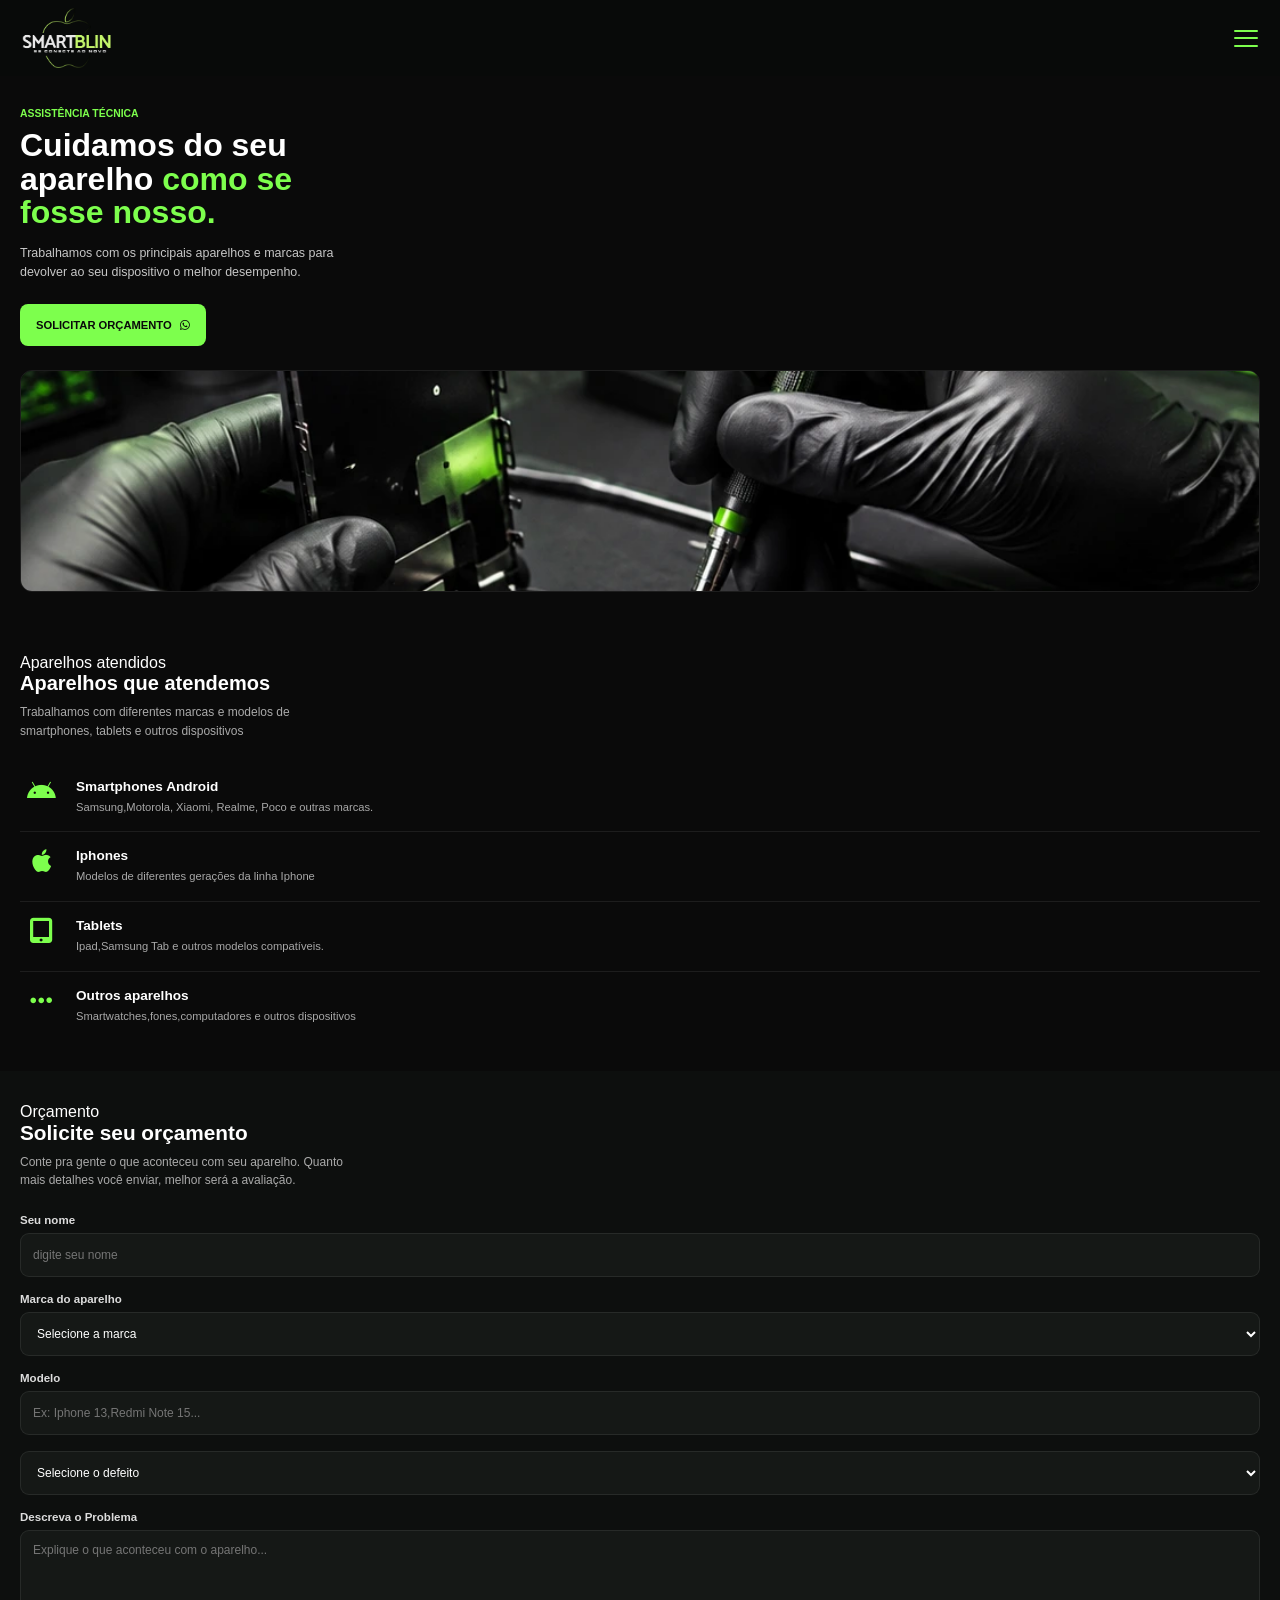
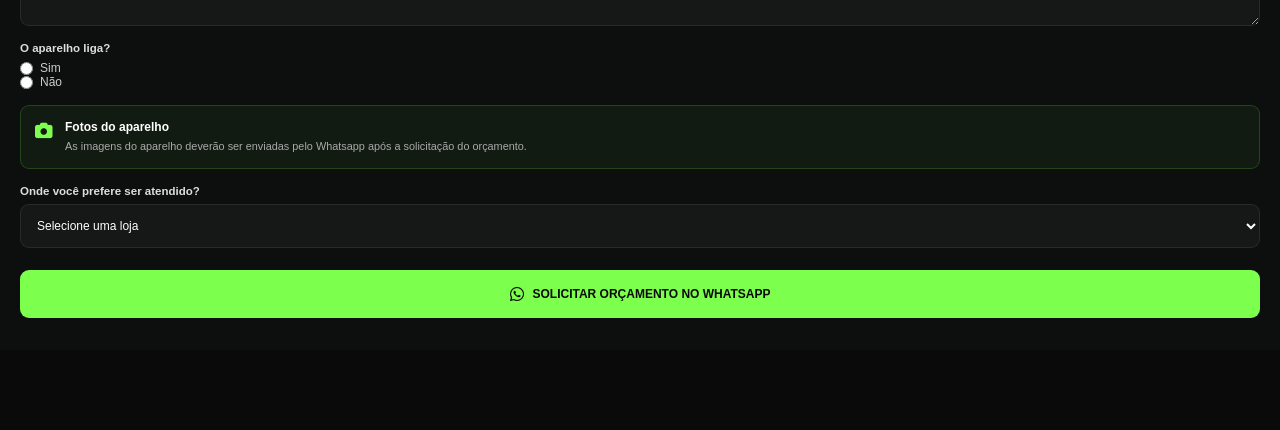
==== docs/assistencia.html @ 99825e87 "Implementação pagina assistencia" ====
<!DOCTYPE html>
<html lang="pt-BR">
<head>
    <meta charset="UTF-8">
    <meta name="viewport" content="width=device-width, initial-scale=1.0">
    <title>Smartblin 2.0</title>
    <link rel="stylesheet" href="css/assistencia.css">
    <link rel="stylesheet" href="css/assistencia-responsive.css">
    <link rel="stylesheet" href="https://cdnjs.cloudflare.com/ajax/libs/font-awesome/6.7.2/css/all.min.css">
</head>
<body>
<header class="header">
    <a href="index.html" class="logo">
        <img src="assets/images/logo-smartblin.webp" alt="Smartblin">
    </a>

    <nav class="menu-desktop">
        <a href="index.html">Início</a>
        <a href="produtos.html" class="ativo">Produtos</a>
        <a href="index.html#lojas">lojas</a>
        <a href="index.html#suporte">Suporte</a>
    </nav>



    <nav class="menu-mobile">
        <div class="menu-topo">
            <img src="assets/images/logo-smartblin.webp" alt="Smartblin">

            <button class="fechar-menu" aria-label="fechar menu">
            <i class="fa-solid fa-xmark"></i>
            </button>
        </div>

       <div class="menu-divisor"></div>
        <div class="menu-links">
            <a href="index.html">
                <i class="fa-solid fa-house"></i>
                Inicio
            </a>
            <a href="produtos.html" class="ativo">
                <i class="fa-solid fa-bag-shopping"></i>
                Produtos
            </a>
            <a href="index.html#lojas">
                <i class="fa-solid fa-location-dot"></i>
                Lojas
            </a>
            <a href="index.html#suporte">
                <i class="fa-solid fa-headphones"></i>
                Suporte
            </a>
        </div>
    </nav>

    <div class="menu-overlay"></div>

    <button class="menu-btn">
        <span></span>
        <span></span>
        <span></span>
    </button>

</header>
<section class="assistencia-hero">
    
    <div class="assistencia-hero-conteudo">

        <span class="assitencia-tag">
            Assistência Técnica
        </span>

        <h1>
            Cuidamos do seu aparelho
            <span>como se fosse nosso.</span>
        </h1>

        <p>
            Trabalhamos com os principais aparelhos e marcas para devolver ao seu dispositivo o melhor desempenho.
        </p>

        <a href="#orcamento" class="btn-assistencia">
            Solicitar Orçamento
            <i class="fa-brands fa-whatsapp"></i>
        </a>

    </div>

    <div class="assistencia-hero-imagem">
        <img src="assets/images/assistencia.webp" alt="Técnico realizando manutenção em Smartphone" fetchpriority="high" decoding="async">
    </div>

</section>
<section class="aparelhos-atendidos">
    <div class="aparelhos-topo">
        <span class="assistencia-tag">Aparelhos atendidos</span>
        
        <h2>Aparelhos que atendemos</h2>

        <p>
            Trabalhamos com diferentes marcas e modelos de smartphones,
            tablets e outros dispositivos
        </p>
    </div>

    <div class="aparelhos-lista">

        <div class="aparelho-item">
            <i class="fa-brands fa-android"></i>

            <div>
                <h3>Smartphones Android</h3>
                <p>
                    Samsung,Motorola, Xiaomi, Realme, Poco e outras marcas.
                </p>
            </div>
        </div>

        <div class="aparelho-item">
            <i class="fa-brands fa-apple"></i>

            <div>
                <h3>Iphones</h3>
                <p>Modelos de diferentes gerações da linha Iphone</p>
            </div>
        </div>

        <div class="aparelho-item">
            <i class="fa-solid fa-tablet-screen-button"></i>

            <div>
                <h3>Tablets</h3>
                <p>Ipad,Samsung Tab e outros modelos compatíveis.</p>
            </div>
        </div>

        <div class="aparelho-item">
            <i class="fa-solid fa-ellipsis"></i>

            <div>
                <h3>Outros aparelhos</h3>
            <p>Smartwatches,fones,computadores e outros dispositivos</p>
            </div>
        </div>
    </div>
</section>

<section class="orcamento" id="orcamento">

    <div class="orcamento-topo">
        <span class="assistencia-tag">Orçamento</span>

        <h2>Solicite seu orçamento</h2>

        <p>
            Conte pra gente o que aconteceu com seu aparelho.
            Quanto mais detalhes você enviar, melhor será a avaliação.
        </p>
    </div>

    <form class="orcamento-form" id="orcamento-form">
        <div class="campo-form">
            <label for="nome-cliente">Seu nome</label>

            <input type="text" id="nome-cliente" placeholder="digite seu nome" required>
        </div>

        <div class="campo-form">
            <label for="marca-aparelho">Marca do aparelho</label>
            <select id="marca-aparelho" required>
                <option value="">Selecione a marca</option>
                <option value="Apple">Apple</option>
                <option value="Samsung">Samsung</option>
                <option value="Motorola">Motorola</option>
                <option value="Xiaomi">Xiaomi</option>
                <option value="Realme">Realme</option>
                <option value="Outra">Outra</option>
            </select>  
        </div>

        <div class="campo-form">
            <label for="modelo-aparelho">Modelo</label>

            <input
                type="text"
                id="modelo-aparelho"
                placeholder="Ex: Iphone 13,Redmi Note 15..."
                required
                >
        </div>

        <div class="campo-form">
            <select id="tipo-defeito" required>
                <option value="">Selecione o defeito</option>
                <option value="Tela quebrada">Tela quebrada</option>
                <option value="Não liga">Não liga</option>
                <option value="Problema na bateria">Problema na bateria</option>
                <option value="Problema no carregamento">Problema no carregamento</option>
                <option value="Câmera">Câmera</option>
                <option value="Áudio">Áudio</option>
                <option value="Outro">Outro</option>
            </select>
        </div>

        <div class="campo-form">
            <label for="descricao-defeito">Descreva o Problema</label>

            <textarea
                id="descricao-defeito"
                rows="5"
                placeholder="Explique o que aconteceu com o aparelho..."
                required
                ></textarea>
        </div>

        <div class="campo-form">
            <label>O aparelho liga?</label>
            <div class="opcoes-radio">

                <label>
                    <input
                        type="radio"
                        name="aparelho-liga"
                        value="sim"
                        required
                        >
                        Sim
                </label>

                <label>
                    <input
                        type="radio"
                        name="aparelho-liga"
                        value="não"
                        >
                        Não
                </label>
            </div>
        </div>

        <div class="campo-form">
            <div class="aviso-fotos">
                <i class="fa-solid fa-camera"></i>

                <div>
                    <strong>Fotos do aparelho</strong>
                    <p>
                        As imagens do aparelho deverão ser enviadas pelo Whatsapp após a solicitação do orçamento.
                    </p>
                </div>
            </div>
        </div>


        <div class="campo-form">
            <label for="loja-atendimento">
                Onde você prefere ser atendido?
            </label>

            <select id="loja-atendimento" required>
                <option value="">
                    Selecione uma loja
                </option>
            </select>
        </div>

        <button
            type="submit"
            class="btn-orcamento-whatsapp">
        <i class="fa-brands fa-whatsapp"></i>
        Solicitar orçamento no Whatsapp
    </button>
    </form>


</section>
</body>
</html>
---- docs/css/assistencia.css ----
/* =========================================================
    CONFIGURAÇÕES GERAIS
============================================================ */
* {
    margin: 0;
    padding: 0;
    box-sizing: border-box;
}

:root {
    --verde: #7DFF4D;
    --preto: #0A0A0A;
    --cinza: #1E1E1E;
    --branco: #ffffff;
}

.menu-desktop {
    display: none;
}

html {
    scroll-behavior: smooth;
}

section {
    scroll-margin-top: 80px;
    padding-inline: 20px;
}

body {
    background: var(--preto);
    color: var(--branco);
    font-family: "Montserrat",sans-serif;
    padding-bottom: 80px;
}

#produtos{
    scroll-margin-top: 20px;
}

#lojas {
    scroll-margin-top: 30px;
}



/* =========================================================
    HEADER
============================================================ */ 

.header {
  position: relative;
  z-index: 100;

  width: 100%;
  height: 76px;

  display: flex;
  align-items: center;
  justify-content: space-between;

  padding: 0 22px;

  background: #080a09;
}
/* ============================================================
    LOGO  
=============================================================== */


.logo {
    display: flex;
    align-items: center;
}

.logo img {
    width: 90px;
    height: auto;
    display: block;
}

/* ===============================================================
    MENU MOBILE
================================================================== */

.menu-btn {
  width: 24px;
  height: 21px;
  display: flex;
  flex-direction: column;
  justify-content: space-between;
  padding: 2px 0;
  background: transparent;
  border: 0;
  cursor: pointer;
}

.menu-btn span {
    display: block;
    width: 100%;
    height: 2px;
    background: var(--verde);
    border-radius: 2px;
}

.menu-mobile {
    position: fixed;
    top: 0;
    right: -100%;

    width: 70%;
    max-width: 300px;
    height: 100vh;

    background: #111312;
    padding: 18px;
    z-index: 1000;
    border-left:1px solid rgba(255,255,255,0.06);
    transition: right 0.35s ease;
}

.menu-mobile.ativo {
    right: 0;
}

.menu-overlay {
    position: fixed;
    inset: 0;

    background: rgba(0,0,0,0.6);
    opacity: 0;
    visibility: hidden;
    z-index: 999;
    transition: opacity 0.3s ease;
}



.menu-overlay.ativo{
    opacity: 1;
    visibility: visible;
}

.menu-divisor {
    height: 1px;
    margin: 8px 0 14px;
    background: rgba(255,255,255,0.08);
}
/* =======================================================
    Topo do Menu
========================================================== */

.menu-topo{
    display: flex;
    align-items: center;
    justify-content: space-between;
    min-height: 50px;
    margin-bottom: 40px;
}

.menu-topo img {
    width: 85px;
    height: auto;
}

/* =======================================================
    Botão Fechar
========================================================== */

.fechar-menu {
    background: transparent;
    border: none;

    color: var(--branco);

    font-size: 1.3rem;
    font-weight: 300;
    cursor: pointer;
}

/* ========================================================
    Links
=========================================================== */

.menu-links {
    display: flex;
    flex-direction: column;
    gap: 2px;
    padding: 8px;
    border: 1px solid rgba(255,255,255,0.16);
    border-radius: 10px;
}

.menu-links a {
    display: flex;
    align-items: center;
    gap: 12px;
    min-height: 44px;
    padding: 0 12px;
    color: #e4e4e4;
    text-decoration: none;
    font-size: 0.85rem;
    font-weight: 600;
    border-radius: 6px;
    transition: 0.25s ease;
}

.menu-links a:hover {
    color: var(--verde);
    background: rgba(125,255,77,0.08);
}

.menu-links i {
    width: 20px;
    text-align: center;
    font-size: 0.95rem;
}


.icone-menu {
    width: 22px;
    display: flex;
    justify-content: center;
    font-size: 1rem;
}

.menu-links a.ativo {
    color: var(--verde);
    background: rgba(125,255,77,0.08);
    border: 1px solid rgba(125,255,77,0.06);
}

/* ===========================================================
            HERO ASSISTENCIA
============================================================ */

.assistencia-hero {
    display: flex;
    flex-direction: column;
    gap: 24px;
    padding: 32px 20px;
    background: var(--preto);
}

.assistencia-hero-conteudo {
    display: flex;
    flex-direction: column;
    align-items: flex-start;
}

.assitencia-tag {
    margin-bottom: 10px;
    color: var(--verde);
    font-size: 0.65rem;
    font-weight: 700;
    text-transform: uppercase;
}

.assistencia-hero h1 {
    max-width: 320px;
    margin-bottom: 14px;
    color: var(--branco);
    font-size: 2rem;
    font-weight: 800;
    line-height: 1.05;
}

.assistencia-hero h1 span {
    color: var(--verde);
}

.assistencia-hero p {
    max-width: 330px;
    margin-bottom: 22px;
    color: #c7c7c7;
    font-size: 0.78rem;
    line-height: 1.55;
}

.btn-assistencia {
    min-height: 42px;
    display: inline-flex;
    align-items: center;
    gap: 8px;
    padding: 0 16px;
    background: var(--verde);
    color: var(--preto);
    border-radius: 8px;
    font-size: 0.7rem;
    font-weight: 800;
    text-decoration: none;
    text-transform: uppercase;
}

.assistencia-hero-imagem {
    width: 100%;
    overflow: hidden;
    border-radius: 12px;
    border: 1px solid rgba(255,255,255,0.08);
}

.assistencia-hero-imagem img {
    width: 100%;
    height: 220px;
    display: block;
    object-fit: cover;
}

/* =========================================================
        Aparelhos Atendidos
=========================================================== */

.aparelhos-atendidos {
    padding: 30px 20px;
    background: var(--preto);
}

.aparelhos-topo {
    margin-bottom: 22px;
}

.aparelhos-topo h2 {
    margin-bottom: 8px;
    color: var(--branco);
    font-size: 1.25rem;
    font-weight: 800;
}

.aparelhos-topo p {
    max-width: 340px;
    color: #aaa;
    font-size: 0.75rem;
    line-height: 1.55;
}

.aparelhos-lista {
    display: flex;
    flex-direction: column;
}

.aparelho-item {
    display: grid;
    grid-template-columns: 42px 1fr;
    gap: 14px;
    padding: 16px 0;
    border-bottom: 1px solid rgba(255,255,255,0.08);
}

.aparelho-item:last-child {
    border-bottom: none;
}

.aparelho-item > i {
    color: var(--verde);
    font-size: 1.6rem;
    display: flex;
    align-items: flex-start;
    justify-content: center;
}

.aparelho-item h3 {
    margin-bottom: 5px;
    color: var(--branco);
    font-size: 0.85rem;
    font-weight: 700;
}

.aparelho-item p {
    color: #a8a8a8;
    font-size: 0.7rem;
    line-height: 1.5;
}

/* ===========================================================
                ORÇAMENTO
============================================================ */ 

.orcamento {
    padding: 32px 20px;
    background: #0d0f0e;
}

.orcamento-topo {
    margin-bottom: 24px;
}

.orcamento-topo h2 {
    margin-bottom: 8px;
    color: var(--branco);
    font-size: 1.3rem;
    font-weight: 800;
}

.orcamento-topo p {
    max-width: 350px;
    color: #aaa;
    font-size: 0.75rem;
    line-height: 1.55;
}

.orcamento-form {
    display: flex;
    flex-direction: column;
    gap: 16px;
}

.campo-form {
    display: flex;
    flex-direction: column;
    gap: 7px;
}

.campo-form > label {
    color:#ddd;
    font-size: 0.72rem;
    font-weight: 600;
}

.campo-form input,
.campo-form select,
.campo-form textarea {
    width: 100%;
    background: #151816;
    border: 1px solid rgba(255,255,255,0.08);
    border-radius: 9px;
    color: var(--branco);
    font-family: inherit;
    font-size: 0.75rem;
    outline: none;
    transition:
    border-color 0.2s ease,
    background 0.2s ease;
}

.campo-form input,
.campo-form select {
    height: 44px;
    padding: 0 12px;
}

.campo-form textarea {
    padding: 12px;
    resize: vertical;
}

.campo-form input:focus,
.campo-form select:focus,
.campo-form textarea:focus {
    border-color: rgba(125,255,77,0.55);
    background: #181c19;
}

.opcoes-radio label {
    display: flex;
    align-items: center;
    gap: 7px;
    color: #ccc;
    font-size: 0.75rem;
    cursor: pointer;
}

.opcoes-radio input {
    width: auto;
    height: auto;
    accent-color: var(--verde);
}

.aviso-fotos {
    display: flex;
    align-items: flex-start;
    gap: 12px;
    padding: 14px;
    background: rgba(125,255,77,0.05);
    border: 1px solid rgba(125,255,77,0.18);
    border-radius: 9px;
}

.aviso-fotos i {
    margin-top: 2px;
    color: var(--verde);
    font-size: 1.1rem;
}

.aviso-fotos strong {
    display: block;
    margin-bottom: 4px;
    color: var(--branco);
    font-size: 0.75rem;
}

.aviso-fotos p {
    margin: 0;
    color: #aaa;
    font-size: 0.68rem;
    line-height: 1.5;
}

.btn-orcamento-whatsapp {
    width: 100%;
    min-height: 48px;
    display: flex;
    align-items: center;
    justify-content: center;

    gap: 9px;
    margin-top: 6px;
    background: var(--verde);
    border: none;
    border-radius: 9px;
    color: var(--preto);
    font-family: inherit;
    font-size: 0.75rem;
    font-weight: 800;
    text-transform: uppercase;
    cursor: pointer;
    transition: transform 0.2s ease;
}

.btn-orcamento-whatsapp:active {
    transform: scale(0.98);
}

.btn-orcamento-whatsapp i {
    font-size: 1rem;
}
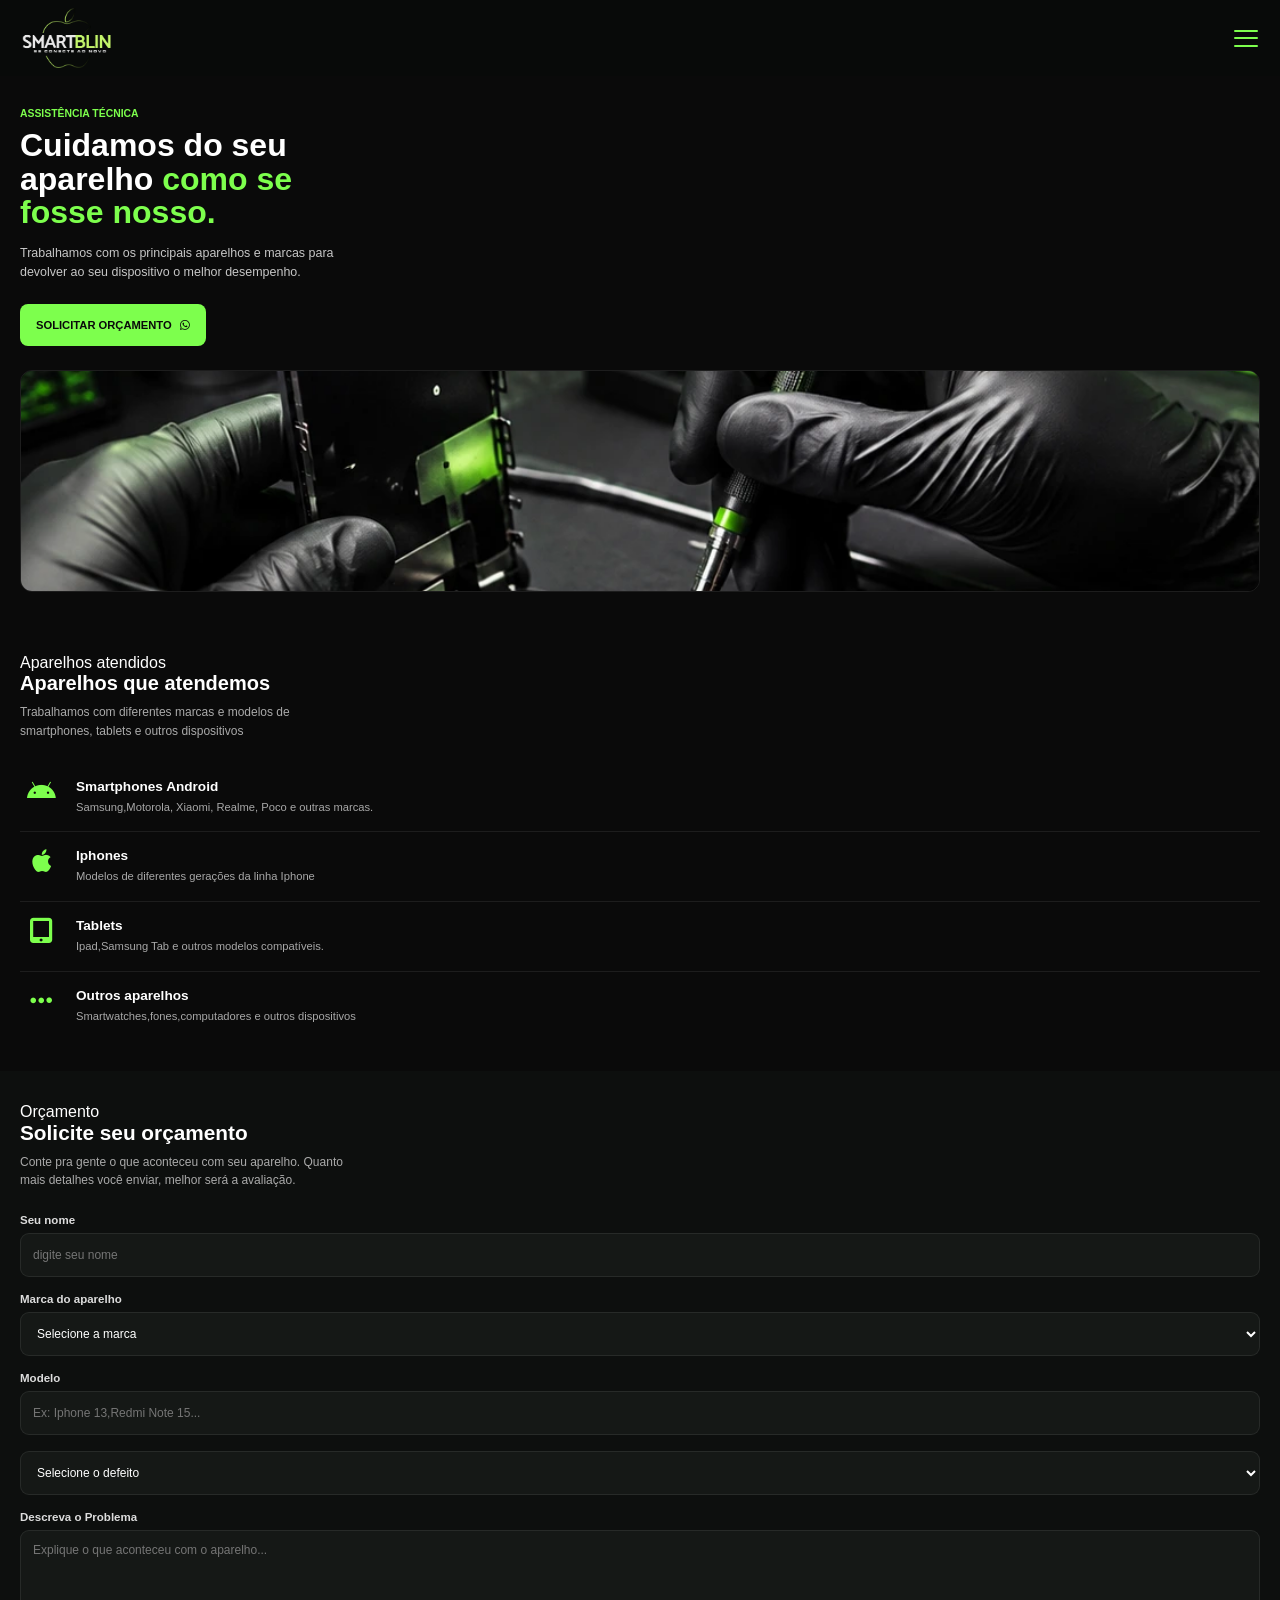
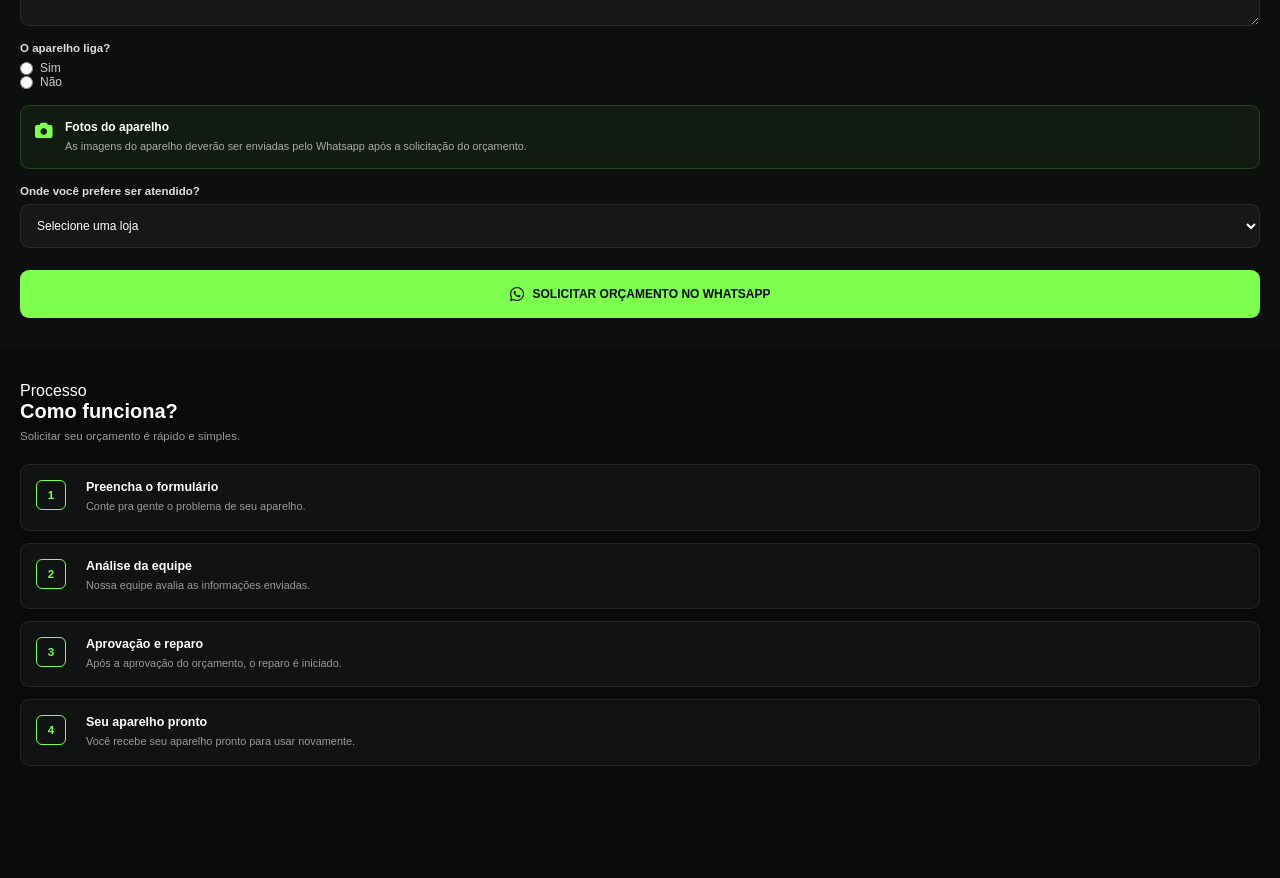
==== commit 7b281dbb: "Estirização Manutenção" ====
--- a/docs/assistencia.html
+++ b/docs/assistencia.html
@@ -19,6 +19,7 @@
         <a href="produtos.html" class="ativo">Produtos</a>
         <a href="index.html#lojas">lojas</a>
         <a href="index.html#suporte">Suporte</a>
+        <a href="assistencia.html">Assistência</a>
     </nav>
 
 
@@ -38,7 +39,7 @@
                 <i class="fa-solid fa-house"></i>
                 Inicio
             </a>
-            <a href="produtos.html" class="ativo">
+            <a href="produtos.html">
                 <i class="fa-solid fa-bag-shopping"></i>
                 Produtos
             </a>
@@ -49,6 +50,10 @@
             <a href="index.html#suporte">
                 <i class="fa-solid fa-headphones"></i>
                 Suporte
+            </a>
+            <a href="assistencia.html" class="ativo">
+                <i class="fa-solid fa-screwdriver-wrench"></i>
+                Assistência
             </a>
         </div>
     </nav>
@@ -62,48 +67,49 @@
     </button>
 
 </header>
-<section class="assistencia-hero">
+<main>
+    <section class="assistencia-hero">
     
-    <div class="assistencia-hero-conteudo">
-
-        <span class="assitencia-tag">
+        <div class="assistencia-hero-conteudo">
+
+            <span class="assitencia-tag">
             Assistência Técnica
-        </span>
-
-        <h1>
+            </span>
+
+            <h1>
             Cuidamos do seu aparelho
             <span>como se fosse nosso.</span>
-        </h1>
-
-        <p>
-            Trabalhamos com os principais aparelhos e marcas para devolver ao seu dispositivo o melhor desempenho.
-        </p>
-
-        <a href="#orcamento" class="btn-assistencia">
-            Solicitar Orçamento
-            <i class="fa-brands fa-whatsapp"></i>
-        </a>
-
-    </div>
-
-    <div class="assistencia-hero-imagem">
-        <img src="assets/images/assistencia.webp" alt="Técnico realizando manutenção em Smartphone" fetchpriority="high" decoding="async">
-    </div>
-
-</section>
-<section class="aparelhos-atendidos">
-    <div class="aparelhos-topo">
-        <span class="assistencia-tag">Aparelhos atendidos</span>
+            </h1>
+
+            <p>
+                Trabalhamos com os principais aparelhos e marcas para devolver ao seu dispositivo o melhor desempenho.
+            </p>
+
+            <a href="#orcamento" class="btn-assistencia">
+                Solicitar Orçamento
+                <i class="fa-brands fa-whatsapp"></i>
+            </a>
+
+        </div>
+
+        <div class="assistencia-hero-imagem">
+            <img src="assets/images/assistencia.webp" alt="Técnico realizando manutenção em Smartphone" fetchpriority="high" decoding="async">
+        </div>
+
+    </section>
+    <section class="aparelhos-atendidos">
+        <div class="aparelhos-topo">
+            <span class="assistencia-tag">Aparelhos atendidos</span>
         
-        <h2>Aparelhos que atendemos</h2>
-
-        <p>
-            Trabalhamos com diferentes marcas e modelos de smartphones,
-            tablets e outros dispositivos
-        </p>
-    </div>
-
-    <div class="aparelhos-lista">
+            <h2>Aparelhos que atendemos</h2>
+
+            <p>
+                Trabalhamos com diferentes marcas e modelos de smartphones,
+                tablets e outros dispositivos
+            </p>
+        </div>
+
+        <div class="aparelhos-lista">
 
         <div class="aparelho-item">
             <i class="fa-brands fa-android"></i>
@@ -271,8 +277,67 @@
         Solicitar orçamento no Whatsapp
     </button>
     </form>
-
-
 </section>
+
+<section class="como-funciona">
+
+    <div class="como-funciona-topo">
+        <span class="assistencia-tag">Processo</span>
+
+        <h2>Como funciona?</h2>
+        <p>
+            Solicitar seu orçamento é rápido e simples.
+        </p>
+    </div>
+
+    <div class="etapas-lista">
+
+        <article class="etapa-item">
+            <span class="etapa-numero">1</span>
+
+            <div>
+                <h3>Preencha o formulário</h3>
+                <p>
+                    Conte pra gente o problema de seu aparelho.
+                </p>
+            </div>
+        </article>
+
+        <article class="etapa-item">
+            <span class="etapa-numero">2</span>
+
+            <div>
+                <h3>Análise da equipe</h3>
+                <p>
+                    Nossa equipe avalia as informações enviadas.
+                </p>
+            </div>
+        </article>
+
+        <article class="etapa-item">
+            <span class="etapa-numero">3</span>
+
+            <div>
+                <h3>Aprovação e reparo</h3>
+                <p>
+                    Após a aprovação do orçamento, o reparo é iniciado.
+                </p>
+            </div>
+        </article>
+
+        <article class="etapa-item">
+            <span class="etapa-numero">4</span>
+
+            <div>
+                <h3>Seu aparelho pronto</h3>
+                <p>
+                    Você recebe seu aparelho pronto para usar novamente.
+                </p>
+            </div>
+        </article>
+    </div>
+</section>
+</main>
+<script src="js/assistencia.js"></script>
 </body>
 </html>
--- a/docs/css/assistencia.css
+++ b/docs/css/assistencia.css
@@ -522,4 +522,72 @@
 
 .btn-orcamento-whatsapp i {
     font-size: 1rem;
+}
+
+/* =================================================================
+                COMO FUNCIONA
+================================================================== */
+
+.como-funciona {
+    padding: 32px 20px;
+    background: var(--preto);
+}
+
+.como-funciona-topo {
+    margin-bottom: 22px;
+}
+
+.como-funciona-topo h2 {
+    margin-bottom: 7px;
+    color: var(--branco);
+    font-size: 1.25rem;
+    font-weight: 800;
+}
+
+.como-funciona-topo p {
+    color: #999;
+    font-size: 0.72rem;
+}
+
+.etapas-lista {
+    display: flex;
+    flex-direction: column;
+    gap: 12px;
+}
+
+.etapa-item {
+    display: grid;
+    grid-template-columns: 38px 1fr;
+    gap: 12px;
+    padding: 15px;
+    background: #111312;
+    border: 1px solid rgba(255,255,255,0.08);
+    border-radius: 9px;
+}
+
+.etapa-numero {
+    width: 30px;
+    height: 30px;
+
+    display: flex;
+    align-items: center;
+    justify-content: center;
+    border: 1px solid var(--verde);
+    border-radius: 6px;
+    color: var(--verde);
+    font-size: 0.72rem;
+    font-weight: 800;
+}
+
+.etapa-item h3 {
+    margin-bottom: 4px;
+    color: var(--branco);
+    font-size: 0.78rem;
+    font-weight: 700;
+}
+
+.etapa-item p {
+    color: #999;
+    font-size: 0.68rem;
+    line-height: 1.5;
 }
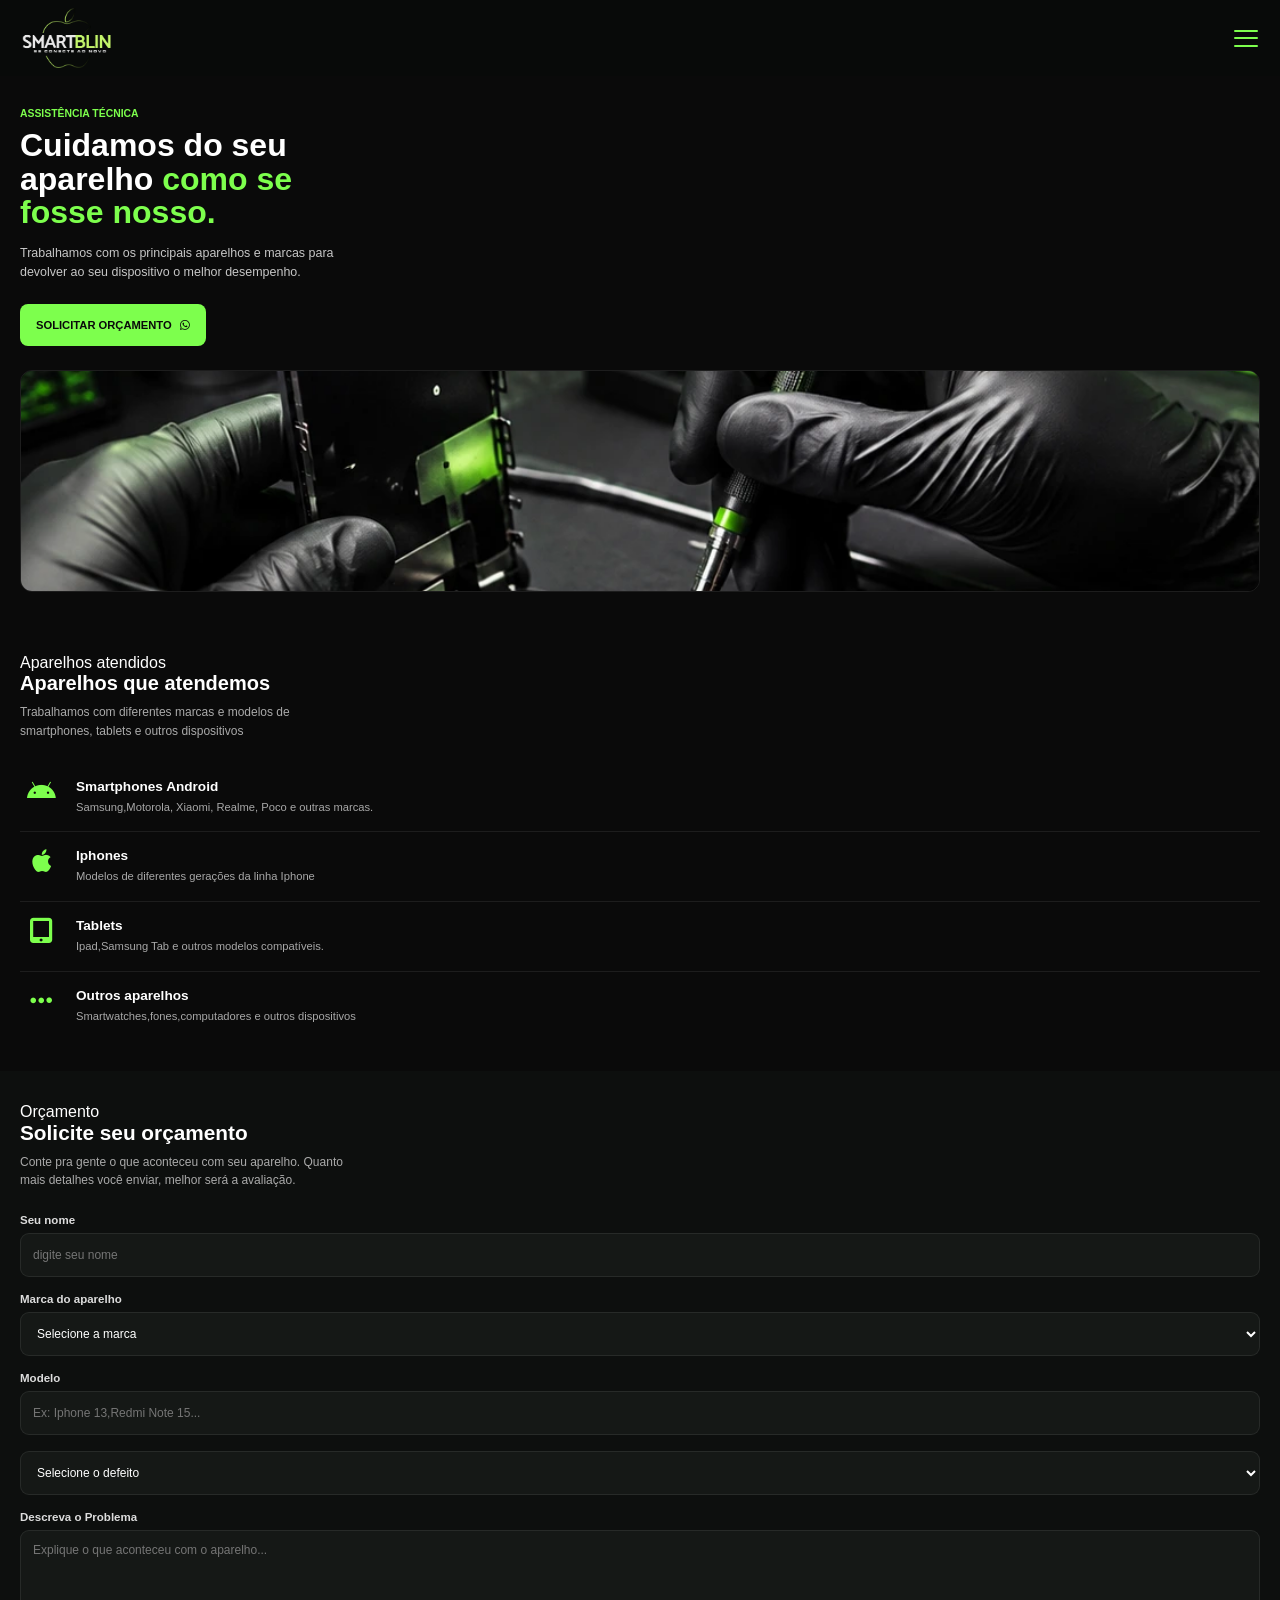
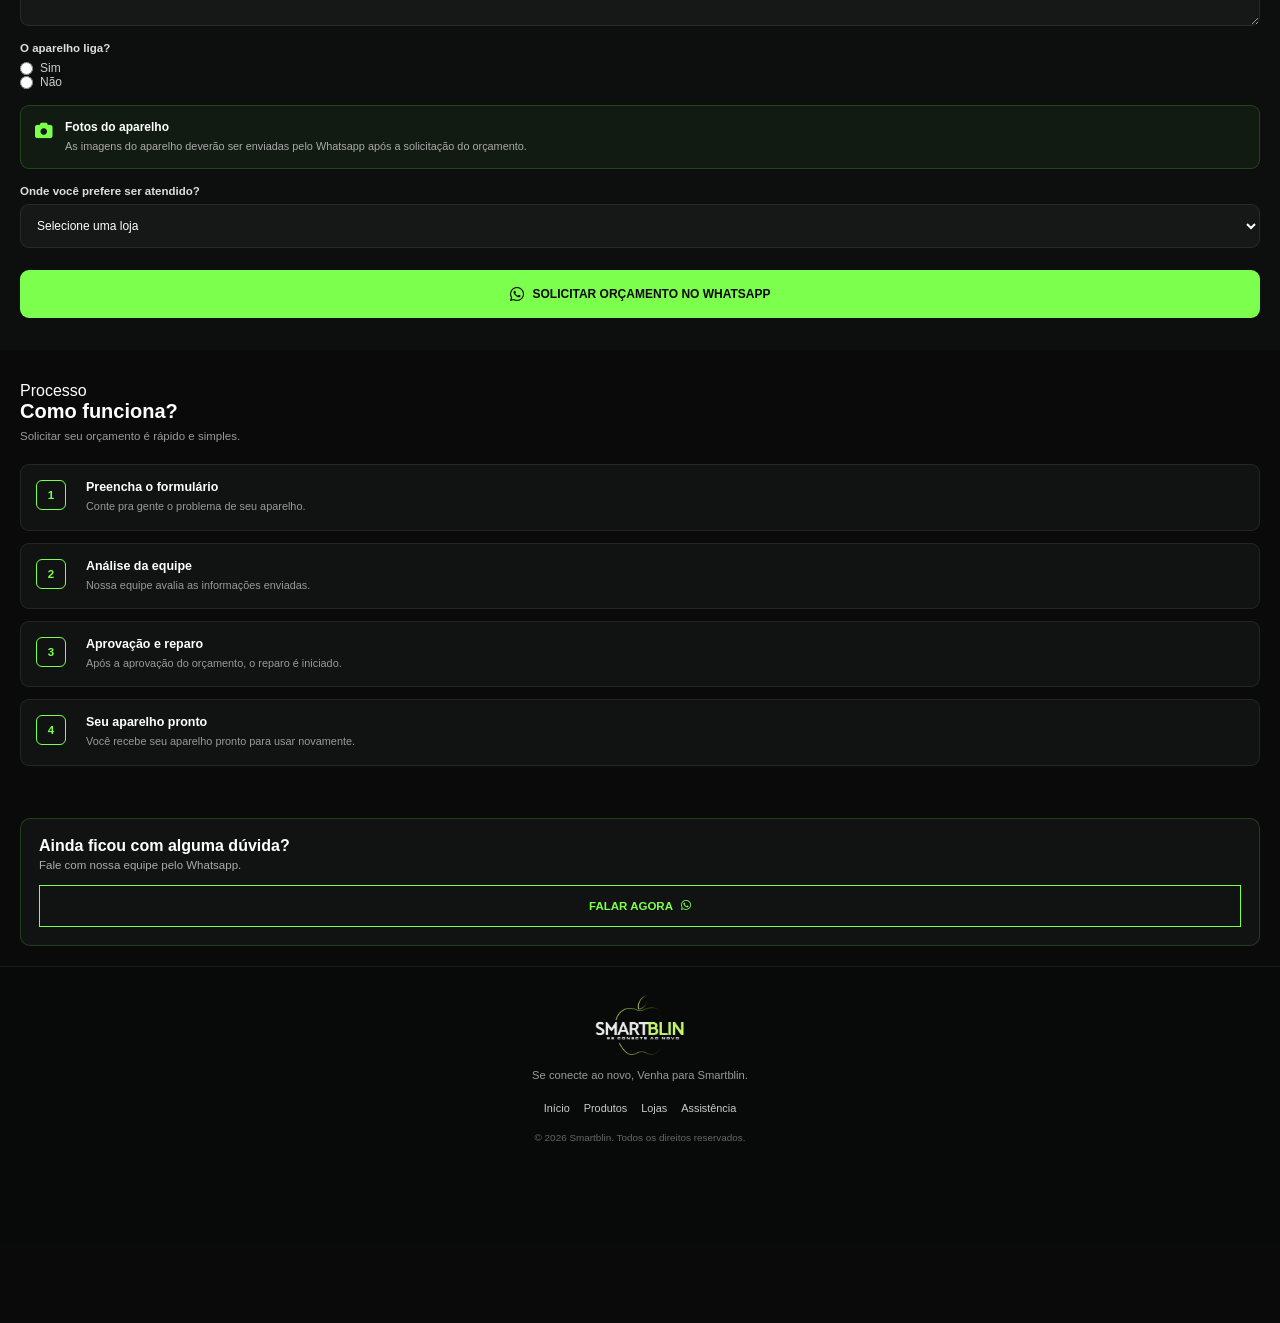
==== commit 80c7727d: "Implementação do form" ====
--- a/docs/assistencia.html
+++ b/docs/assistencia.html
@@ -337,7 +337,35 @@
         </article>
     </div>
 </section>
+
+<section class="cta-assistencia">
+
+    <div>
+        <h2>Ainda ficou com alguma dúvida?</h2>
+        <p>Fale com nossa equipe pelo Whatsapp.</p>
+    </div>
+
+    <a href="#" class="cta-assistencia-btn">
+        Falar agora
+        <i class="fa-brands fa-whatsapp"></i>
+    </a>
+</section>
 </main>
+<footer class="footer">
+    <img src="assets/images/logo-smartblin.webp" alt="Smartblin">
+
+    <p>
+        Se conecte ao novo, Venha para Smartblin.
+    </p>
+    <div class="footer-links">
+        <a href="index.html">Início</a>
+        <a href="produtos.html">Produtos</a>
+        <a href="index.html#lojas">Lojas</a>
+        <a href="assistencia.html">Assistência</a>
+    </div>
+
+    <span>&copy 2026 Smartblin. Todos os direitos reservados. </span>
+</footer>
 <script src="js/assistencia.js"></script>
 </body>
 </html>
--- a/docs/css/assistencia.css
+++ b/docs/css/assistencia.css
@@ -590,4 +590,84 @@
     color: #999;
     font-size: 0.68rem;
     line-height: 1.5;
+}
+
+.cta-assistencia {
+    margin:20px;
+    padding: 18px;
+    display: flex;
+    flex-direction: column;
+    gap: 14px;
+    background: #111312;
+    border: 1px solid rgba(125,255,77,0.18);
+    border-radius: 10px;
+}
+
+.cta-assistencia h2 {
+    margin-bottom: 4px;
+    color: var(--branco);
+    font-size: 1rem;
+}
+
+.cta-assistencia p {
+    color: #aaa;
+    font-size: 0.72rem;
+}
+
+.cta-assistencia-btn {
+    min-height: 42px;
+    display: flex;
+    align-items: center;
+    justify-content: center;
+    gap:8px;
+    border: 1px solid var(--verde);
+    color: var(--verde);
+    font-size: 0.72rem;
+    font-weight: 800;
+    text-decoration: none;
+    text-transform: uppercase;
+}
+
+/* ===================================================
+            Footer
+==================================================== */
+
+.footer {
+    padding: 28px 20px 100px;
+    background:#080a09;
+    border-top: 1px solid rgba(255,255,255,0.06); 
+    display: flex;
+    flex-direction: column;
+    align-items: center;
+}
+
+.footer img {
+    width:90px;
+    margin-bottom: 12px;
+}
+
+.footer p {
+    max-width:280px;
+    margin-bottom: 18px;
+    color: #999;
+    font-size: 0.7rem;
+    line-height: 1.5;
+}
+
+.footer-links {
+    display: flex;
+    flex-wrap: wrap;
+    gap: 14px;
+    margin-bottom: 18px;
+}
+
+.footer-links a {
+    color: #ccc;
+    font-size: 0.68rem;
+    text-decoration: none;
+}
+
+.footer > span {
+    color: #666;
+    font-size: 0.62rem;
 }
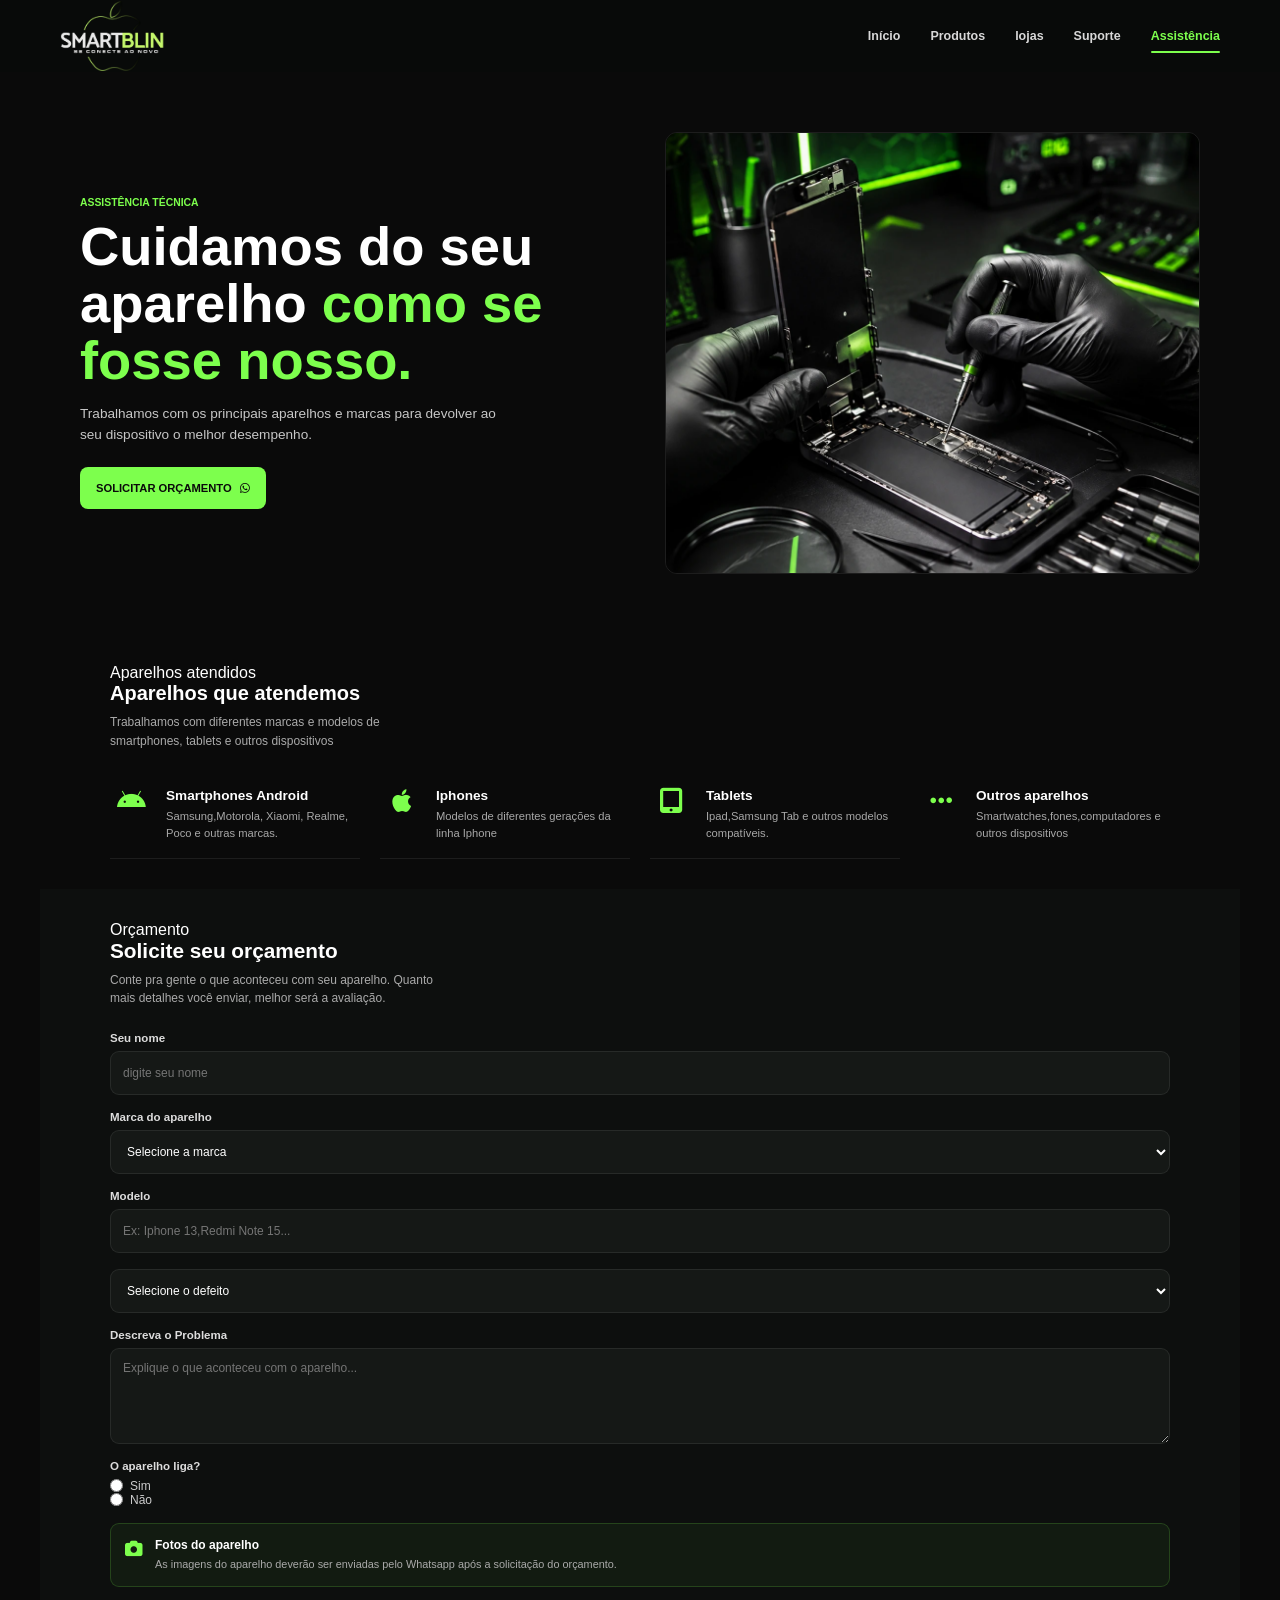
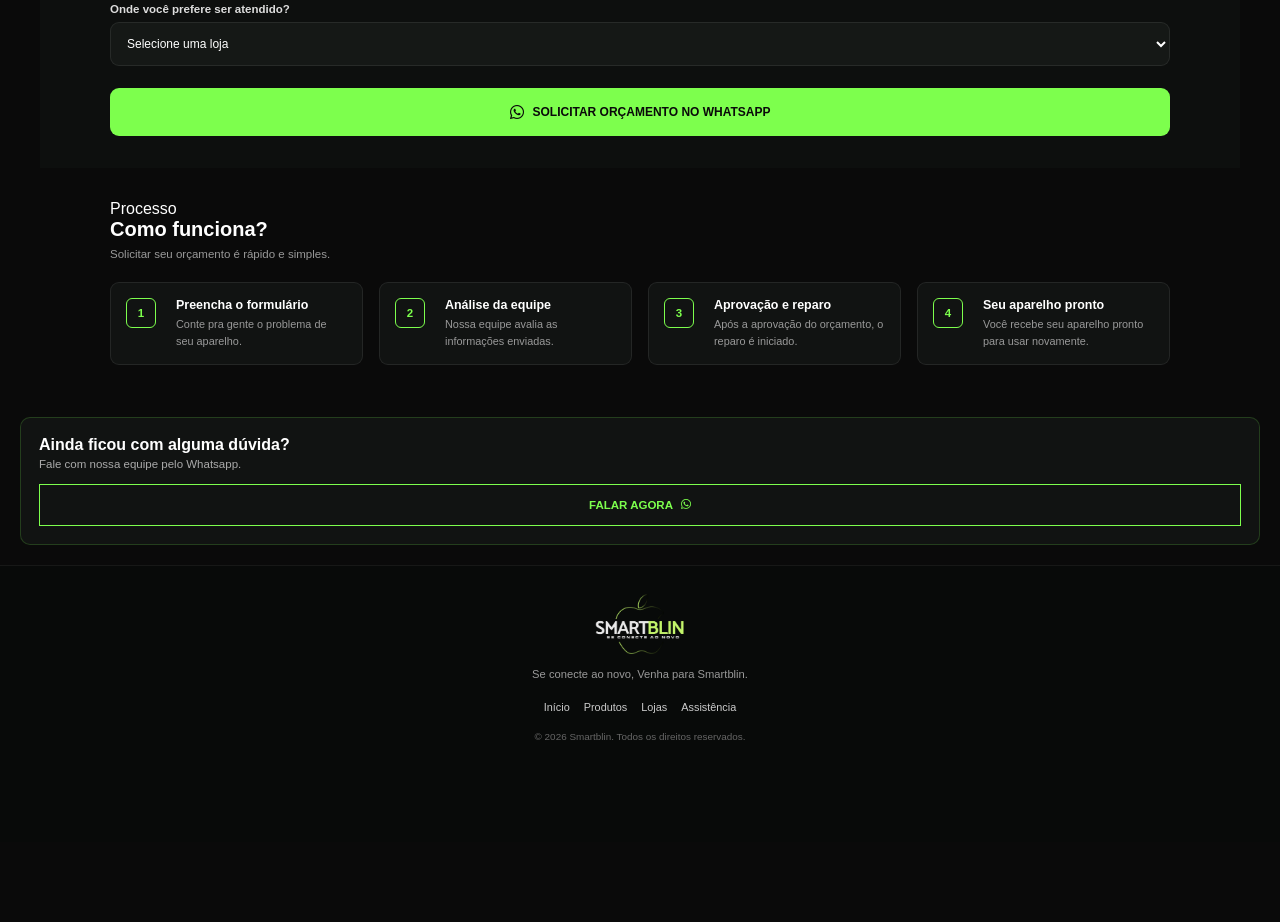
==== commit c25b233e: "Finalização assistencia" ====
--- a/docs/assistencia.html
+++ b/docs/assistencia.html
@@ -16,10 +16,10 @@
 
     <nav class="menu-desktop">
         <a href="index.html">Início</a>
-        <a href="produtos.html" class="ativo">Produtos</a>
+        <a href="produtos.html">Produtos</a>
         <a href="index.html#lojas">lojas</a>
         <a href="index.html#suporte">Suporte</a>
-        <a href="assistencia.html">Assistência</a>
+        <a href="assistencia.html" class="ativo">Assistência</a>
     </nav>
 
 
--- a/docs/css/assistencia-responsive.css
+++ b/docs/css/assistencia-responsive.css
@@ -0,0 +1,187 @@
+@media (min-width: 768px) {
+    /* ===== Tablets ===== */
+    .assistencia-hero {
+        padding:50px 40px;
+    }
+
+    .assistencia-hero h1 {
+        font-size: 2.4rem;
+        max-width: 420px;
+    }
+    
+    .assistencia-hero p {
+        max-width: 440px;
+        font-size: 0.85rem;
+    }
+
+    .assistencia-hero-imagem img {
+        height: 300px;
+    }
+
+    .aparelhos-atendidos,
+    .orcamento,
+    .como-funciona {
+        padding-inline: 40px;
+    }
+
+    .aparelhos-lista {
+        display: grid;
+        grid-template-columns: repeat(2,1fr);
+        gap: 18px;
+    }
+
+    .campo-form:has(textarea),
+    .aviso-fotos,
+    .btn-orcamento-whatsapp{
+        grid-column: 1/-1;
+    }
+
+    .etapas-lista {
+        display: grid;
+        grid-template-columns: repeat(2,1fr);
+    }
+}
+
+@media (min-width:992px) {
+
+    .header {
+        height: 72px;
+        padding: 0 60px;
+    }
+
+    .logo img {
+        width: 105px;
+    }
+
+    .menu-btn,
+    .menu-mobile,
+    .menu-overlay {
+        display: none;
+    }
+
+    .menu-desktop {
+        display:flex;
+        align-items: center;
+        gap: 30px;
+    }
+
+    .menu-desktop a {
+        position: relative;
+        color:#d8d8d8;
+        text-decoration: none;
+        font-size: 0.78rem;
+        font-weight: 600;
+        transition: color 0.25s ease;
+    }
+
+    .menu-desktop a:hover,
+    .menu-desktop a.ativo {
+        color: var(--verde);
+    }
+
+    .menu-desktop a.ativo::after {
+        content: "";
+        position: absolute;
+        left: 0;
+        right: 0;
+        bottom:-10px;
+        height: 2px;
+        background: var(--verde);
+        border-radius: 2px;
+    }
+
+
+    .assistencia-hero {
+        min-height: 520px;
+        display: grid;
+        grid-template-columns: 1fr 1fr;
+        align-items: center;
+        gap: 50px;
+        padding: 60px 70px;
+    }
+
+    .assistencia-hero-conteudo {
+        max-width: 520px;
+    }
+
+    .assistencia-hero h1 {
+        font-size: 3rem;
+        max-width: 500px;
+    }
+
+    .assistencia-hero img {
+        height: 400px;
+    }
+
+    .aparelhos-atendidos,
+    .orcamento,
+    .como-funciona {
+        padding-inline: 70px;
+    }
+
+    .aparelhos-lista {
+        grid-template-columns: repeat(4,1fr);
+        gap:20px;
+    }
+
+    .aparelhos-item {
+        display: flex;
+        flex-direction: column;
+        gap: 12px;
+        padding: 20px;
+        border: none;
+        border-right: 1px solid rgba(255,255,255,0.08);
+    }
+
+    .aparelhos-item:last-child {
+        border-right: none;
+    }
+
+    .aparelhos-item > i {
+        justify-content: flex-start;
+        font-size: 2rem;
+    }
+
+    .orcamento {
+        max-width: 1200px;
+        margin: 0 auto;
+    }
+
+    .orcamento-form {
+        grid-template-columns: repeat(2,minmax(0,1fr));
+    }
+
+    .como-funciona {
+        max-width: 1200px;
+        margin: 0 auto;
+    }
+
+    .etapas-lista {
+        grid-template-columns: repeat(4,1fr);
+        gap: 16px;
+    }
+}
+
+@media (min-width: 1200px) {
+
+    .assistencia-hero {
+        padding-inline: max(80px,calc((100vw - 1200px) / 2 ));
+
+    }
+
+    .assistencia-hero h1 {
+        font-size: 3.4rem;
+    }
+
+    .assistencia-hero-imagem img {
+        height: 440px;
+    }
+
+    .aparelhos-atendidos,
+    .orcamento,
+    .como-funciona {
+        max-width: 1200px;
+        margin-inline: auto;
+    }
+
+}
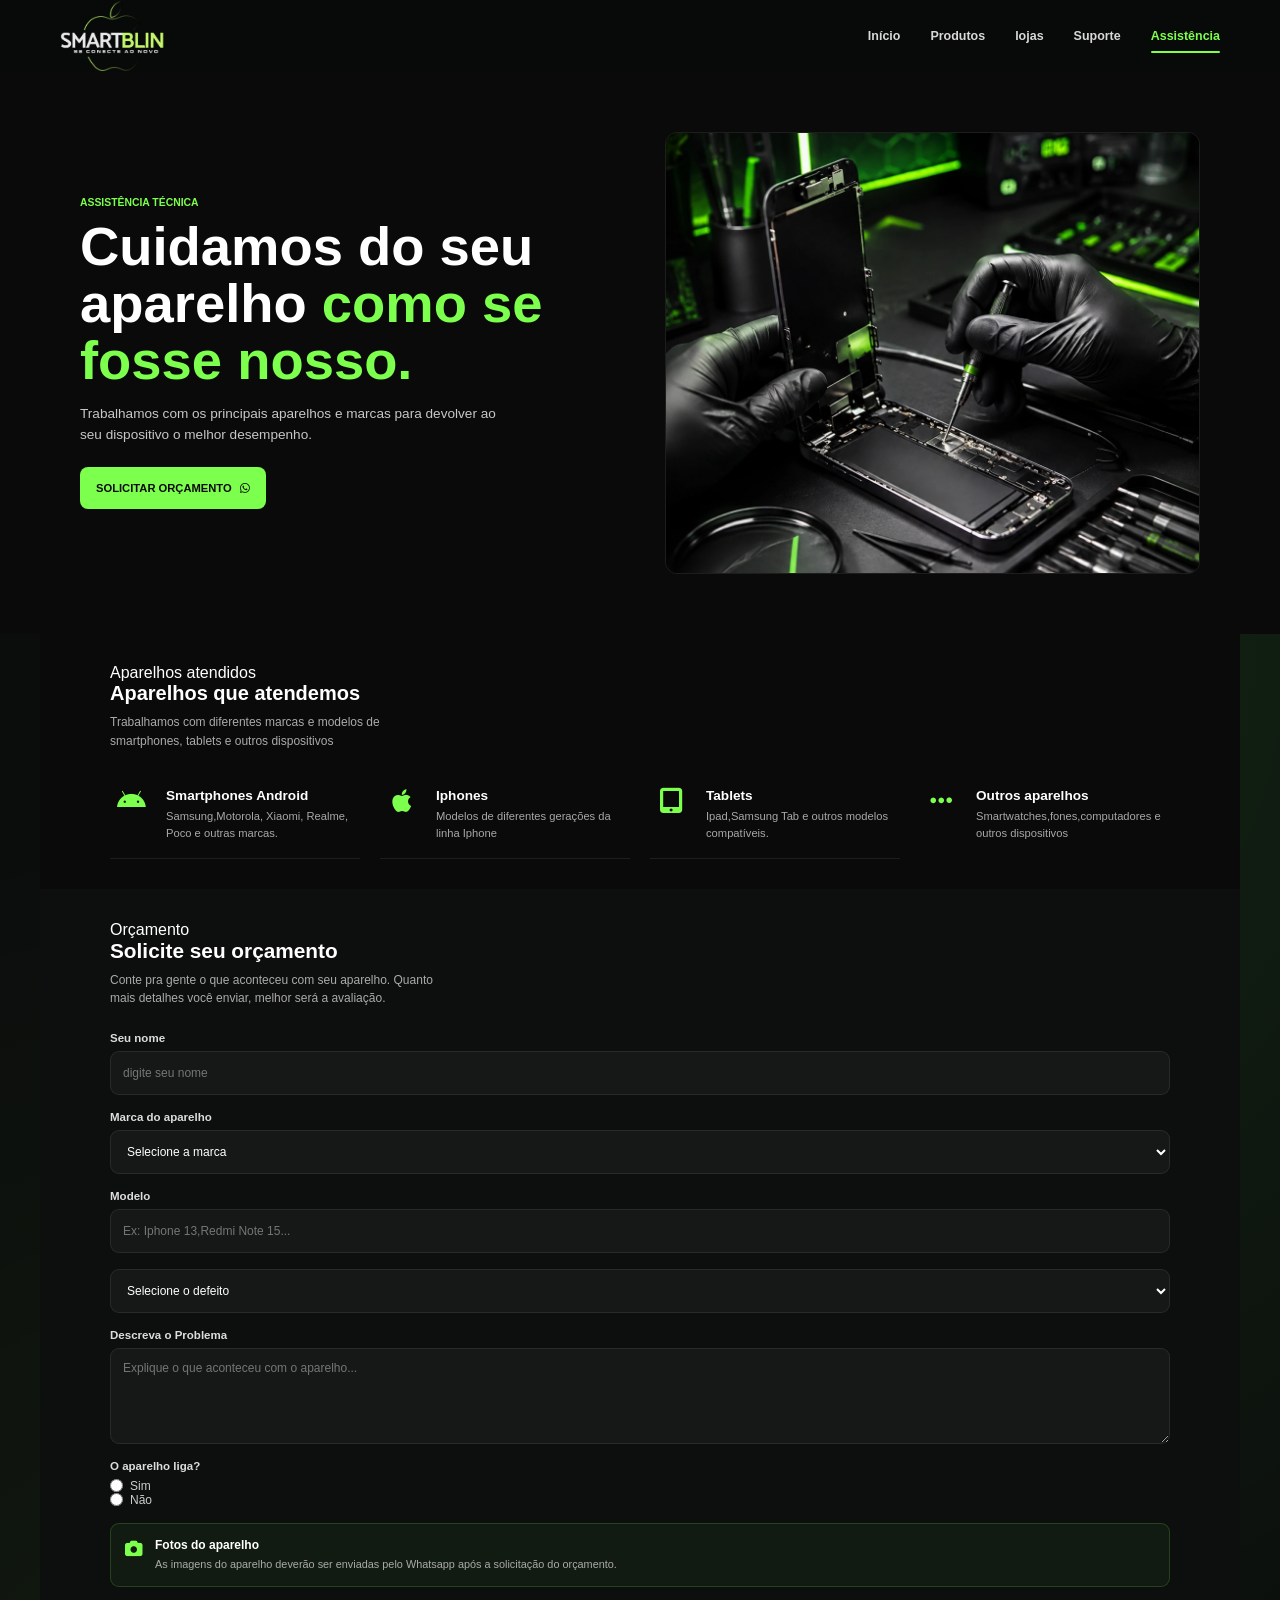
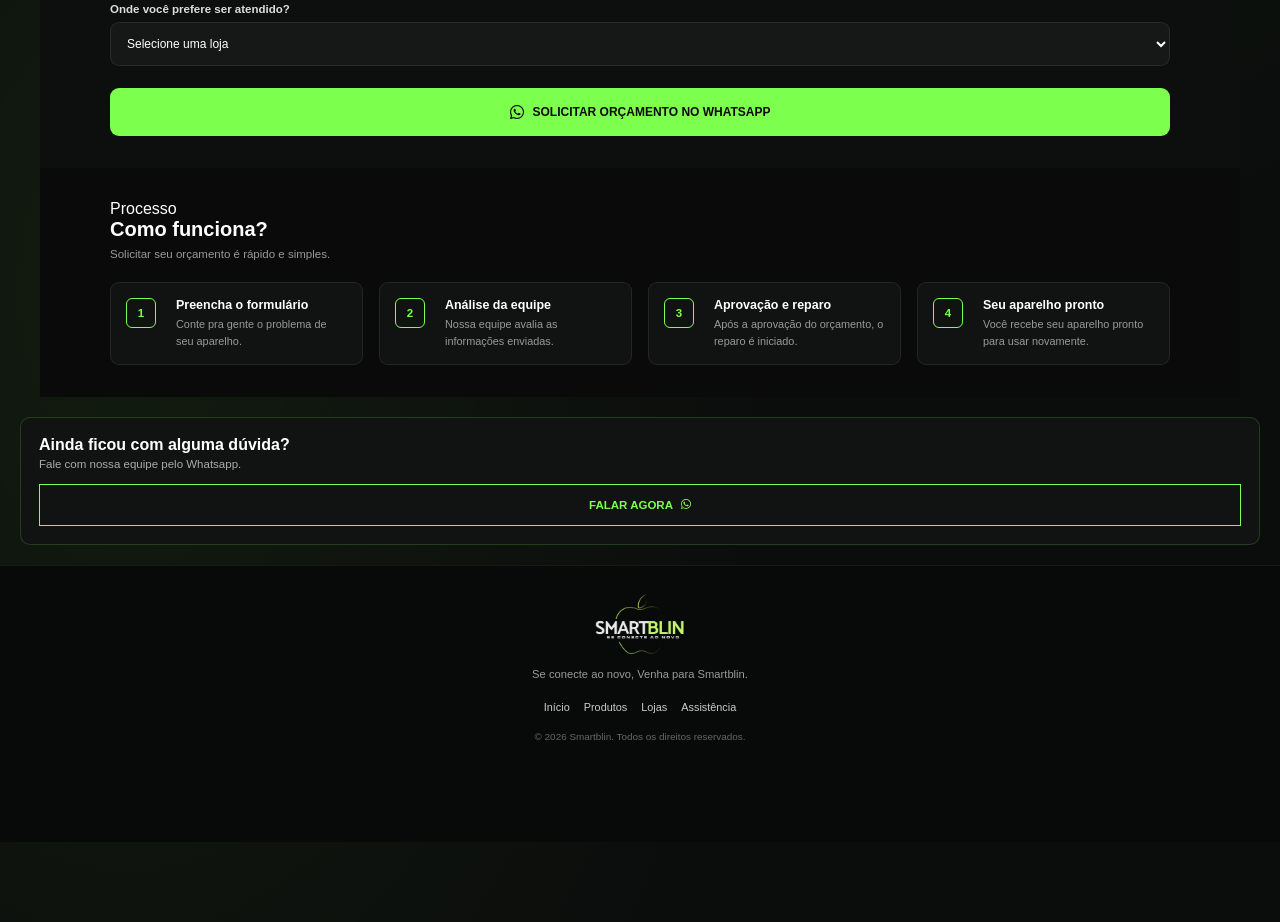
==== commit 4d10bd3e: "Mudanças da pagina e implementação do botão de ajuda no Whatsapp" ====
--- a/docs/assistencia.html
+++ b/docs/assistencia.html
@@ -345,11 +345,30 @@
         <p>Fale com nossa equipe pelo Whatsapp.</p>
     </div>
 
-    <a href="#" class="cta-assistencia-btn">
+    <a href="#" class="cta-assistencia-btn" id="abrir-whatsapp">
         Falar agora
         <i class="fa-brands fa-whatsapp"></i>
     </a>
 </section>
+
+  <div class="modal-lojas" id="modal-lojas">
+        <div class="modal-lojas-overlay"></div>
+
+        <div class="modal-lojas-conteudo">
+
+            <button class="modal-lojas-fechar" aria-label="Fechar">
+                <i class="fa-solid fa-xmark"></i>
+            </button>
+
+            <h2>Escolha sua loja</h2>
+
+            <p>
+                Selecione a unidade para falar diretamente com nossa equipe.
+            </p>
+                    <div class="modal-lojas-lista"></div>
+    </div>
+        </div>
+        <div class="modal-lojas-lista"></div>
 </main>
 <footer class="footer">
     <img src="assets/images/logo-smartblin.webp" alt="Smartblin">
--- a/docs/css/assistencia.css
+++ b/docs/css/assistencia.css
@@ -28,7 +28,18 @@
 }
 
 body {
-    background: var(--preto);
+    background:
+    radial-gradient(
+        ellipse at 85% 25%,
+        rgba(89,255,89,0.09),
+        transparent 45%
+    ),
+    radial-gradient(
+        ellipse at 10% 75%,
+        rgba(125,255,77,0.06),
+        transparent 40%
+    ),
+    #0b0d0c;
     color: var(--branco);
     font-family: "Montserrat",sans-serif;
     padding-bottom: 80px;
@@ -628,6 +639,163 @@
     text-transform: uppercase;
 }
 
+
+/* ======================================================
+                Modal Lojas
+======================================================= */
+
+.modal-lojas {
+    position: fixed;
+    inset: 0;
+
+    display: flex;
+    align-items: center;
+    justify-content: center;
+
+    padding: 20px;
+    opacity: 0;
+    visibility: hidden;
+    z-index: 2000;
+    transition: 0.3s ease;
+}
+
+.modal-lojas.ativo {
+    opacity: 1;
+    visibility: visible;
+}
+
+.modal-lojas-overlay {
+    position: absolute;
+    inset: 0;
+
+    background: rgba(0,0,0,0.72);
+    backdrop-filter: blur(5px);
+}
+
+/* Janela */
+
+.modal-lojas-conteudo {
+    position: relative;
+    z-index: 2;
+    width: 100%;
+    max-width: 430px;
+    padding: 26px;
+    background: linear-gradient(
+        180deg,
+        #171a18 0%,
+        #101211 100%
+    );
+    border-top: 1px solid rgba(125,255,77,0.20);
+    border-radius: 18px;
+
+    box-shadow:
+    0 25px 60px rgba(0,0,0, 0.55),
+    0 0 30px rgba(125,255,77,0.06);
+
+    transform: translateY(20px) scale(0.97);
+    transition: transform 0.3s ease;
+}
+
+.modal-lojas.ativo .modal-lojas-conteudo {
+    transform: translateY(0) scale(1);
+}
+
+.modal-lojas-fechar {
+    position: absolute;
+    top: 18px;
+    right: 18px;
+    width: 34px;
+    height: 34px;
+    display: flex;
+    align-items: center;
+    justify-content: center;
+    background: transparent;
+    border: 1px solid rgba(255,255,255,0.08);
+    border-radius: 50%;
+    color: var(--branco);
+    cursor: pointer;
+    transition: 0.2s ease;
+}
+
+.modal-lojas-fechar:hover {
+    color: var(--verde);
+    border-color: rgba(125,255,77,0.30);
+}
+
+.modal-lojas-conteudo h2 {
+    margin-bottom: 6px;
+    color: var(--branco);
+    font-size: 1.25rem;
+    font-weight: 800;
+}
+
+.modal-lojas-conteudo > p {
+    margin-bottom: 22px;
+    color: #a9ada9;
+    font-size: 0.78rem;
+    line-height: 1.5;
+}
+
+.modal-lojas-lista {
+    display: flex;
+    flex-direction: column;
+    gap: 10px;
+}
+
+.modal-loja-item {
+    appearance: none;
+    width: 100%;
+    display: grid;
+    grid-template-columns: 38px 1fr 30px;
+    align-items: center;
+    gap: 12px;
+    padding: 14px 16px;
+    background: rgba(255,255,255,0.025);
+    color: var(--branco);
+    border: 1px solid rgba(255,255,255,0.08);
+    border-radius: 12px;
+    font-family: inherit;
+    text-align: left;
+    cursor: pointer;
+    transition: 
+    transform 0.2s ease,
+    border-color 0.2s ease,
+    background 0.2s ease;
+}
+
+.modal-loja-item > i:first-child {
+    width: 34px;
+    height: 34px;
+    display: flex;
+    align-items: center;
+    justify-content: center;
+    background: rgba(125,255,77,0.10);
+    border: 1px solid rgba(125,255,77,0.18);
+    border-radius: 50%;
+    color: var(--verde);
+}
+.modal-loja-item > i:last-child {
+    color: var(--verde);
+    transition: transform 0.2s ease;
+}
+
+.modal-loja-item div {
+    display: flex;
+    flex-direction: column;
+    gap: 4px;
+}
+
+.modal-loja-item strong {
+    color: var(--branco);
+    font-size: 0.84rem;
+    font-weight: 700;
+}
+
+.modal-loja-item span {
+    color:#8f948f;
+    font-size: 0.68rem;
+}
+
 /* ===================================================
             Footer
 ==================================================== */
